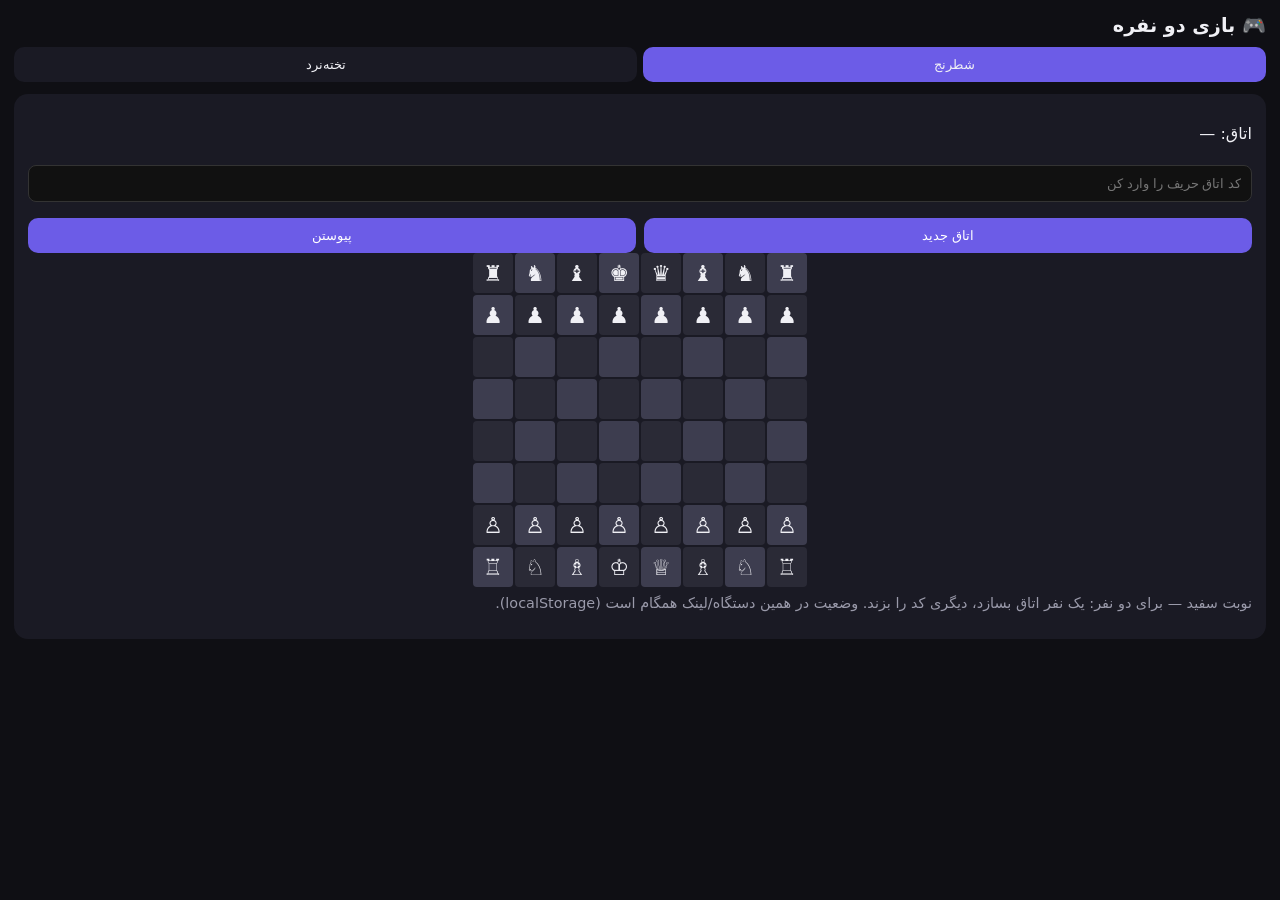
==== webapp/games.html @ 0c20ac44 "Add files via upload" ====
<!DOCTYPE html>
<html lang="fa" dir="rtl">
<head>
<meta charset="UTF-8"/>
<meta name="viewport" content="width=device-width,initial-scale=1"/>
<title>بازی دو نفره</title>
<script src="https://telegram.org/js/telegram-web-app.js"></script>
<style>
:root{--bg:#0f0f14;--card:#1a1a24;--acc:#6c5ce7;--txt:#f0f0f5}
*{box-sizing:border-box}
body{margin:0;font-family:system-ui;background:var(--bg);color:var(--txt);padding:14px}
h2{margin:0 0 10px;font-size:1.2rem}
.tabs{display:flex;gap:6px;margin-bottom:12px}
.tabs button{flex:1;padding:10px;border:0;border-radius:10px;background:var(--card);color:var(--txt)}
.tabs button.on{background:var(--acc)}
.card{background:var(--card);border-radius:14px;padding:14px;margin-bottom:12px}
.board{display:grid;grid-template-columns:repeat(8,min(11vw,40px));gap:2px;justify-content:center}
.cell{aspect-ratio:1;display:flex;align-items:center;justify-content:center;background:#2a2a36;font-size:clamp(14px,4vw,22px);cursor:pointer;border-radius:4px}
.cell.l{background:#3d3d4f}
.cell.sel{outline:2px solid var(--acc)}
.row{display:flex;gap:8px;flex-wrap:wrap;margin-top:10px}
.row button{flex:1;min-width:80px;padding:10px;border:0;border-radius:10px;background:var(--acc);color:#fff}
.dice{font-size:2.2rem;letter-spacing:8px}
.msg{color:#9a9aaa;font-size:.9rem;margin-top:8px}
input{width:100%;padding:10px;border-radius:8px;border:1px solid #333;background:#111;color:#fff;margin:6px 0}
</style>
</head>
<body>
<h2>🎮 بازی دو نفره</h2>
<div class="tabs">
  <button class="on" id="tChess" onclick="tab('chess')">شطرنج</button>
  <button id="tNard" onclick="tab('nard')">تخته‌نرد</button>
</div>

<div id="chess" class="card">
  <p>اتاق: <span id="roomCode">—</span></p>
  <input id="joinCode" placeholder="کد اتاق حریف را وارد کن"/>
  <div class="row">
    <button onclick="newRoom()">اتاق جدید</button>
    <button onclick="joinRoom()">پیوستن</button>
  </div>
  <div class="board" id="chessBoard"></div>
  <p class="msg" id="chessMsg">نوبت سفید — برای دو نفر: یک نفر اتاق بسازد، دیگری کد را بزند. وضعیت در همین دستگاه/لینک همگام است (localStorage).</p>
</div>

<div id="nard" class="card" style="display:none">
  <p>تاس تخته‌نرد (نوبتی)</p>
  <div class="dice" id="dice">🎲 🎲</div>
  <div class="row">
    <button onclick="roll(1)">تاس بازیکن ۱</button>
    <button onclick="roll(2)">تاس بازیکن ۲</button>
  </div>
  <p class="msg" id="nardMsg">هر کس تاس خودش را بزند. امتیاز بالاتر در ۳ پرتاب برنده است.</p>
  <p id="scores">P1: 0 | P2: 0</p>
</div>

<script>
const tg = window.Telegram?.WebApp; tg?.ready(); tg?.expand();
const key = (c)=>'kabulid_game_'+c;
let room = localStorage.getItem('kabulid_myroom') || null;
let selected = null;
const startPieces = ()=>{
  const p=Array(64).fill('');
  const back=['♜','♞','♝','♛','♚','♝','♞','♜'];
  for(let i=0;i<8;i++){p[i]=back[i];p[8+i]='♟';p[48+i]='♙';p[56+i]=['♖','♘','♗','♕','♔','♗','♘','♖'][i];}
  return p;
};

function tab(n){
  document.getElementById('chess').style.display=n==='chess'?'block':'none';
  document.getElementById('nard').style.display=n==='nard'?'block':'none';
  document.getElementById('tChess').className=n==='chess'?'on':'';
  document.getElementById('tNard').className=n==='nard'?'on':'';
}

function save(state){ if(!room) return; localStorage.setItem(key(room), JSON.stringify(state)); }
function load(){ if(!room) return null; try{return JSON.parse(localStorage.getItem(key(room)));}catch(e){return null} }

function newRoom(){
  room = Math.random().toString(36).slice(2,8).toUpperCase();
  localStorage.setItem('kabulid_myroom', room);
  document.getElementById('roomCode').textContent = room;
  const st = {pieces:startPieces(), turn:'w', log:[]};
  save(st); renderChess(st);
  document.getElementById('chessMsg').textContent='کد را به حریف بده: '+room;
}

function joinRoom(){
  const c = document.getElementById('joinCode').value.trim().toUpperCase();
  if(!c) return;
  room = c; localStorage.setItem('kabulid_myroom', room);
  document.getElementById('roomCode').textContent = room;
  let st = load() || {pieces:startPieces(), turn:'w', log:[]};
  save(st); renderChess(st);
  document.getElementById('chessMsg').textContent='وصل شدی به اتاق '+room;
}

function renderChess(st){
  const board=document.getElementById('chessBoard'); board.innerHTML='';
  st.pieces.forEach((pc,i)=>{
    const d=document.createElement('div');
    const light=((i%8)+(Math.floor(i/8)%2))%2===0;
    d.className='cell'+(light?' l':'')+(selected===i?' sel':'');
    d.textContent=pc;
    d.onclick=()=>clickCell(i);
    board.appendChild(d);
  });
}

function clickCell(i){
  let st = load(); if(!st) return;
  if(selected===null){ if(!st.pieces[i]) return; selected=i; renderChess(st); return; }
  if(selected===i){ selected=null; renderChess(st); return; }
  // move
  st.pieces[i]=st.pieces[selected]; st.pieces[selected]=''; selected=null;
  st.turn = st.turn==='w'?'b':'w';
  save(st); renderChess(st);
  document.getElementById('chessMsg').textContent='نوبت: '+(st.turn==='w'?'سفید':'سیاه');
}

// poll sync every 1.5s for second player same browser profile / shared storage
setInterval(()=>{
  if(!room) return;
  const st=load(); if(st) renderChess(st);
},1500);

let scores=[0,0], rolls=[0,0];
function roll(p){
  if(rolls[p-1]>=3){ document.getElementById('nardMsg').textContent='بازیکن '+p+' هر ۳ تاس را زده'; return; }
  const a=1+Math.floor(Math.random()*6), b=1+Math.floor(Math.random()*6);
  scores[p-1]+=a+b; rolls[p-1]++;
  document.getElementById('dice').textContent=`🎲 ${a}  ${b}`;
  document.getElementById('scores').textContent=`P1: ${scores[0]} (${rolls[0]}/3) | P2: ${scores[1]} (${rolls[1]}/3)`;
  if(rolls[0]>=3 && rolls[1]>=3){
    const w = scores[0]===scores[1]?'مساوی':(scores[0]>scores[1]?'بازیکن ۱':'بازیکن ۲');
    document.getElementById('nardMsg').textContent='نتیجه: '+w;
  }
}

if(room){ document.getElementById('roomCode').textContent=room; const st=load(); if(st) renderChess(st); }
else renderChess({pieces:startPieces(),turn:'w'});
</script>
</body>
</html>
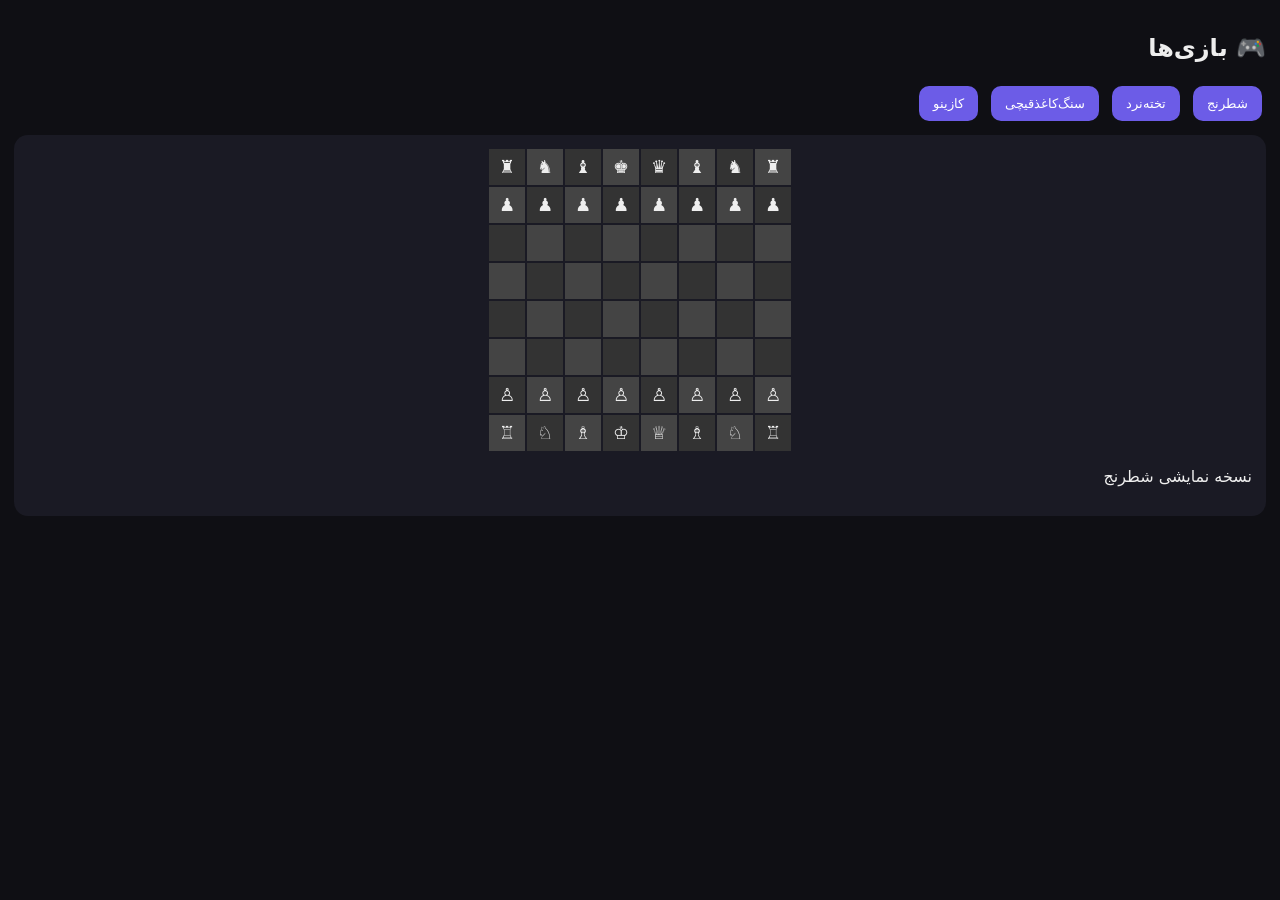
==== commit 684f2b15: "Add files via upload" ====
--- a/webapp/games.html
+++ b/webapp/games.html
@@ -1,144 +1,56 @@
 <!DOCTYPE html>
 <html lang="fa" dir="rtl">
 <head>
-<meta charset="UTF-8"/>
-<meta name="viewport" content="width=device-width,initial-scale=1"/>
-<title>بازی دو نفره</title>
+<meta charset="UTF-8"/><meta name="viewport" content="width=device-width,initial-scale=1"/>
+<title>بازی‌ها</title>
 <script src="https://telegram.org/js/telegram-web-app.js"></script>
 <style>
-:root{--bg:#0f0f14;--card:#1a1a24;--acc:#6c5ce7;--txt:#f0f0f5}
-*{box-sizing:border-box}
-body{margin:0;font-family:system-ui;background:var(--bg);color:var(--txt);padding:14px}
-h2{margin:0 0 10px;font-size:1.2rem}
-.tabs{display:flex;gap:6px;margin-bottom:12px}
-.tabs button{flex:1;padding:10px;border:0;border-radius:10px;background:var(--card);color:var(--txt)}
-.tabs button.on{background:var(--acc)}
-.card{background:var(--card);border-radius:14px;padding:14px;margin-bottom:12px}
-.board{display:grid;grid-template-columns:repeat(8,min(11vw,40px));gap:2px;justify-content:center}
-.cell{aspect-ratio:1;display:flex;align-items:center;justify-content:center;background:#2a2a36;font-size:clamp(14px,4vw,22px);cursor:pointer;border-radius:4px}
-.cell.l{background:#3d3d4f}
-.cell.sel{outline:2px solid var(--acc)}
-.row{display:flex;gap:8px;flex-wrap:wrap;margin-top:10px}
-.row button{flex:1;min-width:80px;padding:10px;border:0;border-radius:10px;background:var(--acc);color:#fff}
-.dice{font-size:2.2rem;letter-spacing:8px}
-.msg{color:#9a9aaa;font-size:.9rem;margin-top:8px}
-input{width:100%;padding:10px;border-radius:8px;border:1px solid #333;background:#111;color:#fff;margin:6px 0}
+body{font-family:system-ui;background:#0f0f14;color:#eee;padding:14px;margin:0}
+button{padding:10px 14px;margin:4px;border:0;border-radius:10px;background:#6c5ce7;color:#fff}
+.card{background:#1a1a24;border-radius:14px;padding:14px;margin:10px 0}
+.board{display:grid;grid-template-columns:repeat(8,min(11vw,36px));gap:2px;justify-content:center}
+.cell{aspect-ratio:1;display:flex;align-items:center;justify-content:center;background:#333;font-size:18px}
+.cell.l{background:#444}
 </style>
 </head>
 <body>
-<h2>🎮 بازی دو نفره</h2>
-<div class="tabs">
-  <button class="on" id="tChess" onclick="tab('chess')">شطرنج</button>
-  <button id="tNard" onclick="tab('nard')">تخته‌نرد</button>
-</div>
-
-<div id="chess" class="card">
-  <p>اتاق: <span id="roomCode">—</span></p>
-  <input id="joinCode" placeholder="کد اتاق حریف را وارد کن"/>
-  <div class="row">
-    <button onclick="newRoom()">اتاق جدید</button>
-    <button onclick="joinRoom()">پیوستن</button>
-  </div>
-  <div class="board" id="chessBoard"></div>
-  <p class="msg" id="chessMsg">نوبت سفید — برای دو نفر: یک نفر اتاق بسازد، دیگری کد را بزند. وضعیت در همین دستگاه/لینک همگام است (localStorage).</p>
-</div>
-
-<div id="nard" class="card" style="display:none">
-  <p>تاس تخته‌نرد (نوبتی)</p>
-  <div class="dice" id="dice">🎲 🎲</div>
-  <div class="row">
-    <button onclick="roll(1)">تاس بازیکن ۱</button>
-    <button onclick="roll(2)">تاس بازیکن ۲</button>
-  </div>
-  <p class="msg" id="nardMsg">هر کس تاس خودش را بزند. امتیاز بالاتر در ۳ پرتاب برنده است.</p>
-  <p id="scores">P1: 0 | P2: 0</p>
-</div>
-
+<h2>🎮 بازی‌ها</h2>
+<button onclick="show('chess')">شطرنج</button>
+<button onclick="show('nard')">تخته‌نرد</button>
+<button onclick="show('rps')">سنگ‌کاغذ‌قیچی</button>
+<button onclick="show('casino')">کازینو</button>
+<div id="area" class="card"></div>
 <script>
-const tg = window.Telegram?.WebApp; tg?.ready(); tg?.expand();
-const key = (c)=>'kabulid_game_'+c;
-let room = localStorage.getItem('kabulid_myroom') || null;
-let selected = null;
-const startPieces = ()=>{
-  const p=Array(64).fill('');
-  const back=['♜','♞','♝','♛','♚','♝','♞','♜'];
-  for(let i=0;i<8;i++){p[i]=back[i];p[8+i]='♟';p[48+i]='♙';p[56+i]=['♖','♘','♗','♕','♔','♗','♘','♖'][i];}
-  return p;
-};
-
-function tab(n){
-  document.getElementById('chess').style.display=n==='chess'?'block':'none';
-  document.getElementById('nard').style.display=n==='nard'?'block':'none';
-  document.getElementById('tChess').className=n==='chess'?'on':'';
-  document.getElementById('tNard').className=n==='nard'?'on':'';
-}
-
-function save(state){ if(!room) return; localStorage.setItem(key(room), JSON.stringify(state)); }
-function load(){ if(!room) return null; try{return JSON.parse(localStorage.getItem(key(room)));}catch(e){return null} }
-
-function newRoom(){
-  room = Math.random().toString(36).slice(2,8).toUpperCase();
-  localStorage.setItem('kabulid_myroom', room);
-  document.getElementById('roomCode').textContent = room;
-  const st = {pieces:startPieces(), turn:'w', log:[]};
-  save(st); renderChess(st);
-  document.getElementById('chessMsg').textContent='کد را به حریف بده: '+room;
-}
-
-function joinRoom(){
-  const c = document.getElementById('joinCode').value.trim().toUpperCase();
-  if(!c) return;
-  room = c; localStorage.setItem('kabulid_myroom', room);
-  document.getElementById('roomCode').textContent = room;
-  let st = load() || {pieces:startPieces(), turn:'w', log:[]};
-  save(st); renderChess(st);
-  document.getElementById('chessMsg').textContent='وصل شدی به اتاق '+room;
-}
-
-function renderChess(st){
-  const board=document.getElementById('chessBoard'); board.innerHTML='';
-  st.pieces.forEach((pc,i)=>{
-    const d=document.createElement('div');
-    const light=((i%8)+(Math.floor(i/8)%2))%2===0;
-    d.className='cell'+(light?' l':'')+(selected===i?' sel':'');
-    d.textContent=pc;
-    d.onclick=()=>clickCell(i);
-    board.appendChild(d);
-  });
-}
-
-function clickCell(i){
-  let st = load(); if(!st) return;
-  if(selected===null){ if(!st.pieces[i]) return; selected=i; renderChess(st); return; }
-  if(selected===i){ selected=null; renderChess(st); return; }
-  // move
-  st.pieces[i]=st.pieces[selected]; st.pieces[selected]=''; selected=null;
-  st.turn = st.turn==='w'?'b':'w';
-  save(st); renderChess(st);
-  document.getElementById('chessMsg').textContent='نوبت: '+(st.turn==='w'?'سفید':'سیاه');
-}
-
-// poll sync every 1.5s for second player same browser profile / shared storage
-setInterval(()=>{
-  if(!room) return;
-  const st=load(); if(st) renderChess(st);
-},1500);
-
-let scores=[0,0], rolls=[0,0];
-function roll(p){
-  if(rolls[p-1]>=3){ document.getElementById('nardMsg').textContent='بازیکن '+p+' هر ۳ تاس را زده'; return; }
-  const a=1+Math.floor(Math.random()*6), b=1+Math.floor(Math.random()*6);
-  scores[p-1]+=a+b; rolls[p-1]++;
-  document.getElementById('dice').textContent=`🎲 ${a}  ${b}`;
-  document.getElementById('scores').textContent=`P1: ${scores[0]} (${rolls[0]}/3) | P2: ${scores[1]} (${rolls[1]}/3)`;
-  if(rolls[0]>=3 && rolls[1]>=3){
-    const w = scores[0]===scores[1]?'مساوی':(scores[0]>scores[1]?'بازیکن ۱':'بازیکن ۲');
-    document.getElementById('nardMsg').textContent='نتیجه: '+w;
+const tg=window.Telegram?.WebApp;tg?.ready();tg?.expand();
+function show(n){
+  const a=document.getElementById('area');
+  if(n==='chess'){
+    const pcs=['♜','♞','♝','♛','♚','♝','♞','♜','♟','♟','♟','♟','♟','♟','♟','♟',...Array(32).fill(''),'♙','♙','♙','♙','♙','♙','♙','♙','♖','♘','♗','♕','♔','♗','♘','♖'];
+    let h='<div class="board">';
+    for(let i=0;i<64;i++) h+=`<div class="cell${((i%8)+(i/8|0))%2?'':' l'}">${pcs[i]||''}</div>`;
+    a.innerHTML=h+'</div><p>نسخه نمایشی شطرنج</p>';
+  } else if(n==='nard'){
+    const d1=1+Math.floor(Math.random()*6),d2=1+Math.floor(Math.random()*6);
+    a.innerHTML=`<p style="font-size:2rem">🎲 ${d1} — ${d2}</p>`;
+  } else if(n==='rps'){
+    a.innerHTML='<p>انتخاب کن:</p><button onclick="rps(\'سنگ\')">✊</button><button onclick="rps(\'کاغذ\')">✋</button><button onclick="rps(\'قیچی\')">✌</button><p id="rpsOut"></p>';
+  } else {
+    a.innerHTML='<p>کازینو — شانس:</p><button onclick="casino()">🎰 بچرخان</button><p id="casOut"></p>';
   }
 }
-
-if(room){ document.getElementById('roomCode').textContent=room; const st=load(); if(st) renderChess(st); }
-else renderChess({pieces:startPieces(),turn:'w'});
+function rps(u){
+  const opts=['سنگ','کاغذ','قیچی']; const b=opts[Math.floor(Math.random()*3)];
+  let r='مساوی';
+  if(u===b)r='مساوی';
+  else if((u==='سنگ'&&b==='قیچی')||(u==='کاغذ'&&b==='سنگ')||(u==='قیچی'&&b==='کاغذ'))r='برد!';
+  else r='باخت';
+  document.getElementById('rpsOut').textContent=`تو: ${u} | ربات: ${b} → ${r}`;
+}
+function casino(){
+  const x=Math.floor(Math.random()*100);
+  document.getElementById('casOut').textContent=x>95?'💎 جکپات!':x>70?'🪙 برد کوچک':x>40?'تقریباً':'💀 باخت';
+}
+show('chess');
 </script>
 </body>
 </html>
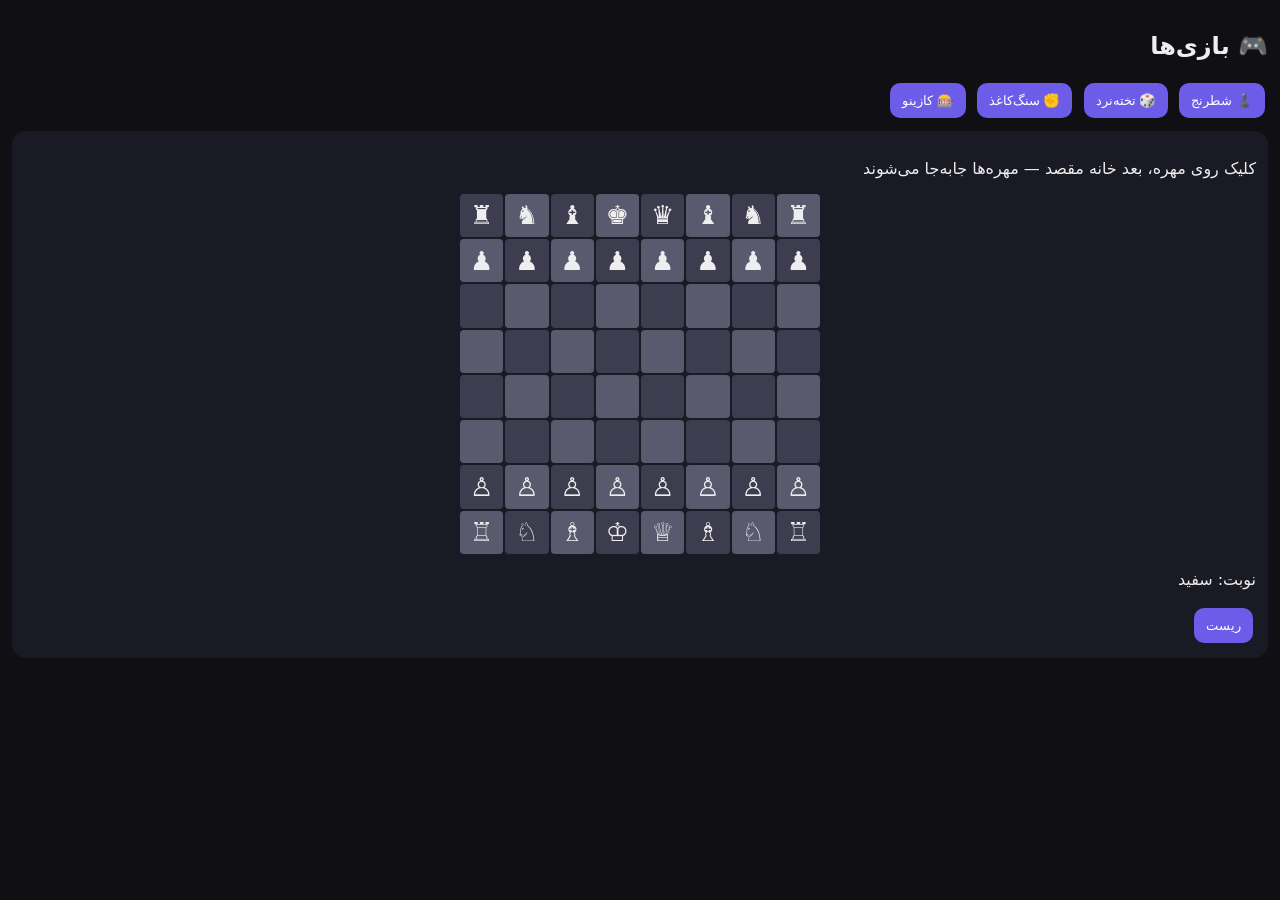
==== commit 3e049fef: "Add files via upload" ====
--- a/webapp/games.html
+++ b/webapp/games.html
@@ -5,51 +5,99 @@
 <title>بازی‌ها</title>
 <script src="https://telegram.org/js/telegram-web-app.js"></script>
 <style>
-body{font-family:system-ui;background:#0f0f14;color:#eee;padding:14px;margin:0}
-button{padding:10px 14px;margin:4px;border:0;border-radius:10px;background:#6c5ce7;color:#fff}
-.card{background:#1a1a24;border-radius:14px;padding:14px;margin:10px 0}
-.board{display:grid;grid-template-columns:repeat(8,min(11vw,36px));gap:2px;justify-content:center}
-.cell{aspect-ratio:1;display:flex;align-items:center;justify-content:center;background:#333;font-size:18px}
-.cell.l{background:#444}
+body{font-family:system-ui;background:#0f0f14;color:#eee;padding:12px;margin:0}
+button{padding:10px 12px;margin:3px;border:0;border-radius:10px;background:#6c5ce7;color:#fff}
+.card{background:#1a1a24;border-radius:14px;padding:12px;margin:10px 0}
+.board{display:grid;grid-template-columns:repeat(8,minmax(28px,11vw));gap:2px;justify-content:center;max-width:360px;margin:auto}
+.cell{aspect-ratio:1;display:flex;align-items:center;justify-content:center;background:#3d3d4f;font-size:clamp(16px,4.5vw,26px);cursor:pointer;border-radius:4px;user-select:none}
+.cell.l{background:#5a5a6e}
+.cell.sel{outline:2px solid #ffeaa7}
+.cell.hl{background:#6c5ce788}
+.nard{display:flex;gap:8px;flex-wrap:wrap;justify-content:center}
+.pip{width:40px;height:40px;border-radius:8px;background:#2d3436;display:flex;align-items:center;justify-content:center}
 </style>
 </head>
 <body>
 <h2>🎮 بازی‌ها</h2>
-<button onclick="show('chess')">شطرنج</button>
-<button onclick="show('nard')">تخته‌نرد</button>
-<button onclick="show('rps')">سنگ‌کاغذ‌قیچی</button>
-<button onclick="show('casino')">کازینو</button>
+<button onclick="show('chess')">♟️ شطرنج</button>
+<button onclick="show('nard')">🎲 تخته‌نرد</button>
+<button onclick="show('rps')">✊ سنگ‌کاغذ</button>
+<button onclick="show('casino')">🎰 کازینو</button>
 <div id="area" class="card"></div>
 <script>
 const tg=window.Telegram?.WebApp;tg?.ready();tg?.expand();
+const startPcs=()=>{
+  const p=Array(64).fill('');
+  const b=['♜','♞','♝','♛','♚','♝','♞','♜'];
+  for(let i=0;i<8;i++){p[i]=b[i];p[8+i]='♟';p[48+i]='♙';p[56+i]=['♖','♘','♗','♕','♔','♗','♘','♖'][i];}
+  return p;
+};
+let pcs=startPcs(), sel=null, turn='w';
 function show(n){
   const a=document.getElementById('area');
   if(n==='chess'){
-    const pcs=['♜','♞','♝','♛','♚','♝','♞','♜','♟','♟','♟','♟','♟','♟','♟','♟',...Array(32).fill(''),'♙','♙','♙','♙','♙','♙','♙','♙','♖','♘','♗','♕','♔','♗','♘','♖'];
-    let h='<div class="board">';
-    for(let i=0;i<64;i++) h+=`<div class="cell${((i%8)+(i/8|0))%2?'':' l'}">${pcs[i]||''}</div>`;
-    a.innerHTML=h+'</div><p>نسخه نمایشی شطرنج</p>';
+    a.innerHTML='<p>کلیک روی مهره، بعد خانه مقصد — مهره‌ها جابه‌جا می‌شوند</p><div class="board" id="cb"></div><p id="cm">نوبت: سفید</p><button onclick="pcs=startPcs();sel=null;turn=\'w\';draw()">ریست</button>';
+    draw();
   } else if(n==='nard'){
-    const d1=1+Math.floor(Math.random()*6),d2=1+Math.floor(Math.random()*6);
-    a.innerHTML=`<p style="font-size:2rem">🎲 ${d1} — ${d2}</p>`;
+    a.innerHTML=`<p>تخته‌نرد ساده — تاس بزن و امتیاز جمع کن (۳ دور)</p>
+      <div class="nard"><div class="pip" id="d1">?</div><div class="pip" id="d2">?</div></div>
+      <p id="ns">P1:0 | P2:0 | دور:0</p>
+      <button onclick="nardRoll(1)">تاس بازیکن ۱</button>
+      <button onclick="nardRoll(2)">تاس بازیکن ۲</button>`;
+    window._ns={s:[0,0],r:[0,0]};
   } else if(n==='rps'){
-    a.innerHTML='<p>انتخاب کن:</p><button onclick="rps(\'سنگ\')">✊</button><button onclick="rps(\'کاغذ\')">✋</button><button onclick="rps(\'قیچی\')">✌</button><p id="rpsOut"></p>';
+    a.innerHTML='<button onclick="rps(\'سنگ\')">✊</button><button onclick="rps(\'کاغذ\')">✋</button><button onclick="rps(\'قیچی\')">✌</button><p id="ro"></p>';
   } else {
-    a.innerHTML='<p>کازینو — شانس:</p><button onclick="casino()">🎰 بچرخان</button><p id="casOut"></p>';
+    a.innerHTML='<button onclick="cas()">🎰 بچرخان</button><p id="co"></p>';
   }
 }
-function rps(u){
-  const opts=['سنگ','کاغذ','قیچی']; const b=opts[Math.floor(Math.random()*3)];
+function draw(){
+  const b=document.getElementById('cb'); if(!b)return; b.innerHTML='';
+  pcs.forEach((pc,i)=>{
+    const d=document.createElement('div');
+    const light=((i%8)+(i/8|0))%2===0;
+    d.className='cell'+(light?' l':'')+(sel===i?' sel':'');
+    d.textContent=pc;
+    d.onclick=()=>click(i);
+    b.appendChild(d);
+  });
+  document.getElementById('cm').textContent='نوبت: '+(turn==='w'?'سفید':'سیاه');
+}
+function isWhite(pc){return '♙♖♘♗♕♔'.includes(pc)}
+function isBlack(pc){return '♟♜♞♝♛♚'.includes(pc)}
+function click(i){
+  if(sel===null){
+    if(!pcs[i])return;
+    if(turn==='w'&&!isWhite(pcs[i]))return;
+    if(turn==='b'&&!isBlack(pcs[i]))return;
+    sel=i; draw(); return;
+  }
+  if(sel===i){sel=null;draw();return;}
+  // move
+  const me=pcs[sel];
+  if(turn==='w'&&isWhite(pcs[i])){sel=i;draw();return;}
+  if(turn==='b'&&isBlack(pcs[i])){sel=i;draw();return;}
+  pcs[i]=me; pcs[sel]=''; sel=null; turn=turn==='w'?'b':'w'; draw();
+}
+function nardRoll(p){
+  const st=window._ns; if(st.r[p-1]>=3)return;
+  const a=1+Math.floor(Math.random()*6),b=1+Math.floor(Math.random()*6);
+  document.getElementById('d1').textContent=a;
+  document.getElementById('d2').textContent=b;
+  st.s[p-1]+=a+b; st.r[p-1]++;
+  document.getElementById('ns').textContent=`P1:${st.s[0]} (${st.r[0]}/3) | P2:${st.s[1]} (${st.r[1]}/3)`;
+  if(st.r[0]>=3&&st.r[1]>=3){
+    const w=st.s[0]===st.s[1]?'مساوی':(st.s[0]>st.s[1]?'بازیکن ۱':'بازیکن ۲');
+    document.getElementById('ns').textContent+=' → '+w;
+  }
+}
+function rps(u){const o=['سنگ','کاغذ','قیچی'][Math.floor(Math.random()*3)];
   let r='مساوی';
-  if(u===b)r='مساوی';
-  else if((u==='سنگ'&&b==='قیچی')||(u==='کاغذ'&&b==='سنگ')||(u==='قیچی'&&b==='کاغذ'))r='برد!';
-  else r='باخت';
-  document.getElementById('rpsOut').textContent=`تو: ${u} | ربات: ${b} → ${r}`;
+  if((u==='سنگ'&&o==='قیچی')||(u==='کاغذ'&&o==='سنگ')||(u==='قیچی'&&o==='کاغذ'))r='برد';
+  else if(u!==o)r='باخت';
+  document.getElementById('ro').textContent=`تو:${u} ربات:${o} → ${r}`;
 }
-function casino(){
-  const x=Math.floor(Math.random()*100);
-  document.getElementById('casOut').textContent=x>95?'💎 جکپات!':x>70?'🪙 برد کوچک':x>40?'تقریباً':'💀 باخت';
-}
+function cas(){const x=Math.floor(Math.random()*100);document.getElementById('co').textContent=x>95?'جکپات':x>70?'برد':x>40?'نزدیک':'باخت';}
 show('chess');
 </script>
 </body>
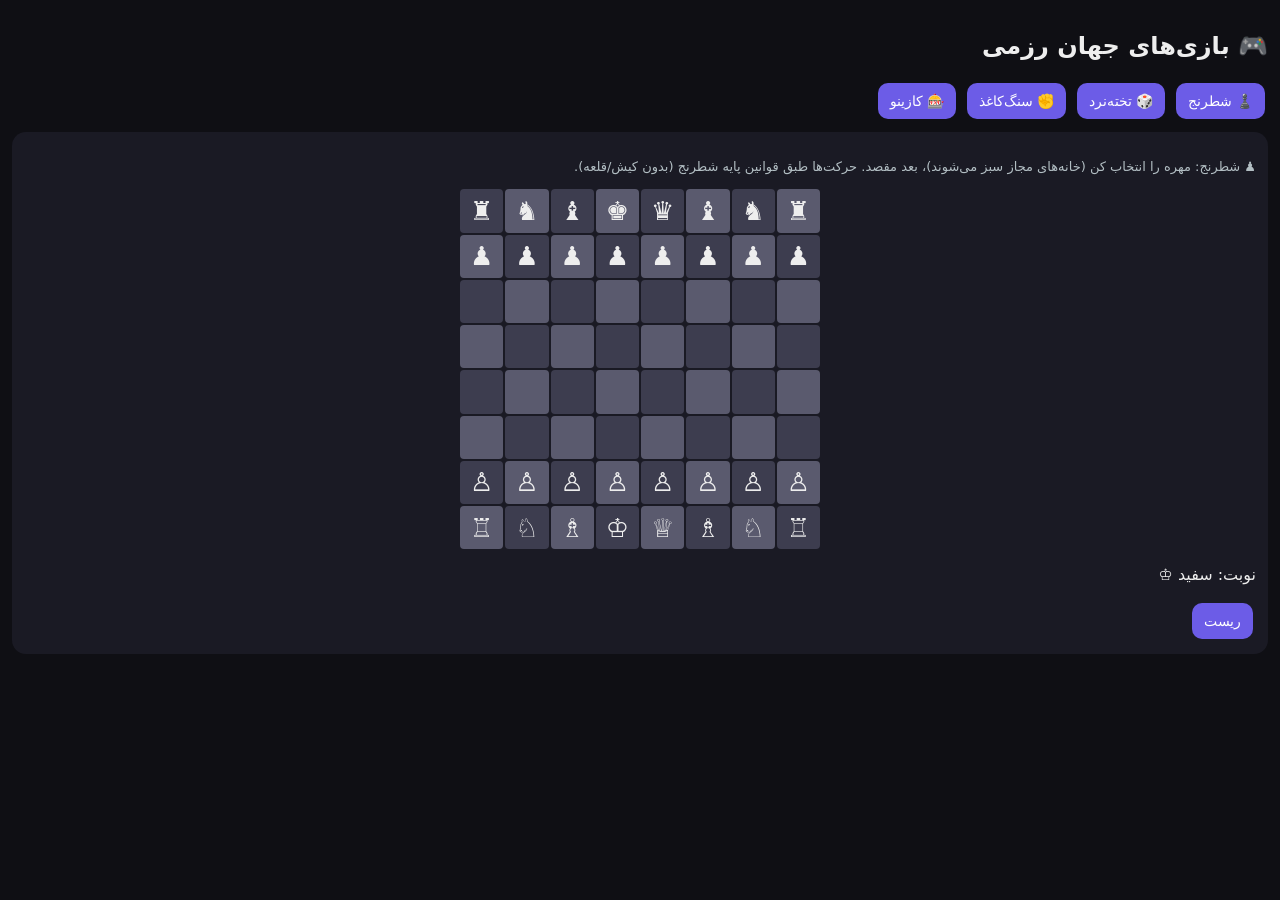
==== commit a9ec2aeb: "Add files via upload" ====
--- a/webapp/games.html
+++ b/webapp/games.html
@@ -2,23 +2,30 @@
 <html lang="fa" dir="rtl">
 <head>
 <meta charset="UTF-8"/><meta name="viewport" content="width=device-width,initial-scale=1"/>
-<title>بازی‌ها</title>
+<title>بازی‌ها — جهان رزمی</title>
 <script src="https://telegram.org/js/telegram-web-app.js"></script>
 <style>
 body{font-family:system-ui;background:#0f0f14;color:#eee;padding:12px;margin:0}
-button{padding:10px 12px;margin:3px;border:0;border-radius:10px;background:#6c5ce7;color:#fff}
+button{padding:10px 12px;margin:3px;border:0;border-radius:10px;background:#6c5ce7;color:#fff;font-size:14px}
 .card{background:#1a1a24;border-radius:14px;padding:12px;margin:10px 0}
 .board{display:grid;grid-template-columns:repeat(8,minmax(28px,11vw));gap:2px;justify-content:center;max-width:360px;margin:auto}
 .cell{aspect-ratio:1;display:flex;align-items:center;justify-content:center;background:#3d3d4f;font-size:clamp(16px,4.5vw,26px);cursor:pointer;border-radius:4px;user-select:none}
 .cell.l{background:#5a5a6e}
 .cell.sel{outline:2px solid #ffeaa7}
 .cell.hl{background:#6c5ce788}
-.nard{display:flex;gap:8px;flex-wrap:wrap;justify-content:center}
-.pip{width:40px;height:40px;border-radius:8px;background:#2d3436;display:flex;align-items:center;justify-content:center}
+.cell.legal{box-shadow:inset 0 0 0 2px #55efc4}
+.nard-board{display:grid;grid-template-columns:repeat(6,1fr);gap:4px;max-width:340px;margin:10px auto}
+.point{min-height:70px;background:#2d3436;border-radius:8px;padding:4px;display:flex;flex-direction:column;align-items:center;justify-content:flex-end;font-size:12px}
+.point.top{justify-content:flex-start}
+.checker{width:22px;height:22px;border-radius:50%;margin:1px;display:flex;align-items:center;justify-content:center;font-size:11px;font-weight:bold}
+.checker.w{background:#dfe6e9;color:#2d3436}
+.checker.b{background:#2d3436;color:#dfe6e9;border:1px solid #636e72}
+.pip{width:44px;height:44px;border-radius:10px;background:#2d3436;display:inline-flex;align-items:center;justify-content:center;font-size:20px;margin:4px}
+.hint{color:#b2bec3;font-size:13px;line-height:1.5}
 </style>
 </head>
 <body>
-<h2>🎮 بازی‌ها</h2>
+<h2>🎮 بازی‌های جهان رزمی</h2>
 <button onclick="show('chess')">♟️ شطرنج</button>
 <button onclick="show('nard')">🎲 تخته‌نرد</button>
 <button onclick="show('rps')">✊ سنگ‌کاغذ</button>
@@ -26,78 +33,224 @@
 <div id="area" class="card"></div>
 <script>
 const tg=window.Telegram?.WebApp;tg?.ready();tg?.expand();
+
+// ========== شطرنج ==========
+const W='♙♖♘♗♕♔', B='♟♜♞♝♛♚';
 const startPcs=()=>{
   const p=Array(64).fill('');
-  const b=['♜','♞','♝','♛','♚','♝','♞','♜'];
-  for(let i=0;i<8;i++){p[i]=b[i];p[8+i]='♟';p[48+i]='♙';p[56+i]=['♖','♘','♗','♕','♔','♗','♘','♖'][i];}
+  const backB=['♜','♞','♝','♛','♚','♝','♞','♜'];
+  const backW=['♖','♘','♗','♕','♔','♗','♘','♖'];
+  for(let i=0;i<8;i++){p[i]=backB[i];p[8+i]='♟';p[48+i]='♙';p[56+i]=backW[i];}
   return p;
 };
-let pcs=startPcs(), sel=null, turn='w';
-function show(n){
-  const a=document.getElementById('area');
-  if(n==='chess'){
-    a.innerHTML='<p>کلیک روی مهره، بعد خانه مقصد — مهره‌ها جابه‌جا می‌شوند</p><div class="board" id="cb"></div><p id="cm">نوبت: سفید</p><button onclick="pcs=startPcs();sel=null;turn=\'w\';draw()">ریست</button>';
-    draw();
-  } else if(n==='nard'){
-    a.innerHTML=`<p>تخته‌نرد ساده — تاس بزن و امتیاز جمع کن (۳ دور)</p>
-      <div class="nard"><div class="pip" id="d1">?</div><div class="pip" id="d2">?</div></div>
-      <p id="ns">P1:0 | P2:0 | دور:0</p>
-      <button onclick="nardRoll(1)">تاس بازیکن ۱</button>
-      <button onclick="nardRoll(2)">تاس بازیکن ۲</button>`;
-    window._ns={s:[0,0],r:[0,0]};
-  } else if(n==='rps'){
-    a.innerHTML='<button onclick="rps(\'سنگ\')">✊</button><button onclick="rps(\'کاغذ\')">✋</button><button onclick="rps(\'قیچی\')">✌</button><p id="ro"></p>';
-  } else {
-    a.innerHTML='<button onclick="cas()">🎰 بچرخان</button><p id="co"></p>';
-  }
-}
+let pcs=startPcs(), sel=null, turn='w', legal=new Set();
+
+function isWhite(pc){return W.includes(pc)}
+function isBlack(pc){return B.includes(pc)}
+function isEnemy(pc, meWhite){return meWhite?isBlack(pc):isWhite(pc)}
+function isFriend(pc, meWhite){return meWhite?isWhite(pc):isBlack(pc)}
+function xy(i){return [i%8, i>>3]}
+function idx(x,y){return y*8+x}
+function onBoard(x,y){return x>=0&&x<8&&y>=0&&y<8}
+
+function rayMoves(from, dirs, meWhite){
+  const out=[];
+  const [fx,fy]=xy(from);
+  for(const [dx,dy] of dirs){
+    let x=fx+dx, y=fy+dy;
+    while(onBoard(x,y)){
+      const i=idx(x,y);
+      if(!pcs[i]){ out.push(i); }
+      else { if(isEnemy(pcs[i], meWhite)) out.push(i); break; }
+      x+=dx; y+=dy;
+    }
+  }
+  return out;
+}
+
+function legalMoves(from){
+  const pc=pcs[from]; if(!pc) return [];
+  const meW=isWhite(pc);
+  const [x,y]=xy(from);
+  const moves=[];
+  // pawn
+  if(pc==='♙'||pc==='♟'){
+    const dir = pc==='♙' ? -1 : 1;
+    const startRow = pc==='♙' ? 6 : 1;
+    const one=idx(x,y+dir);
+    if(onBoard(x,y+dir) && !pcs[one]) moves.push(one);
+    if(y===startRow && !pcs[one]){
+      const two=idx(x,y+2*dir);
+      if(onBoard(x,y+2*dir) && !pcs[two]) moves.push(two);
+    }
+    for(const dx of [-1,1]){
+      const cx=x+dx, cy=y+dir;
+      if(onBoard(cx,cy)){
+        const i=idx(cx,cy);
+        if(pcs[i] && isEnemy(pcs[i], meW)) moves.push(i);
+      }
+    }
+    return moves;
+  }
+  // knight
+  if(pc==='♘'||pc==='♞'){
+    for(const [dx,dy] of [[1,2],[2,1],[-1,2],[-2,1],[1,-2],[2,-1],[-1,-2],[-2,-1]]){
+      const nx=x+dx, ny=y+dy;
+      if(!onBoard(nx,ny)) continue;
+      const i=idx(nx,ny);
+      if(!pcs[i] || isEnemy(pcs[i], meW)) moves.push(i);
+    }
+    return moves;
+  }
+  // king
+  if(pc==='♔'||pc==='♚'){
+    for(let dx=-1;dx<=1;dx++) for(let dy=-1;dy<=1;dy++){
+      if(!dx&&!dy) continue;
+      const nx=x+dx, ny=y+dy;
+      if(!onBoard(nx,ny)) continue;
+      const i=idx(nx,ny);
+      if(!pcs[i] || isEnemy(pcs[i], meW)) moves.push(i);
+    }
+    return moves;
+  }
+  // rook / bishop / queen
+  const rookDirs=[[1,0],[-1,0],[0,1],[0,-1]];
+  const bishopDirs=[[1,1],[1,-1],[-1,1],[-1,-1]];
+  if(pc==='♖'||pc==='♜') return rayMoves(from, rookDirs, meW);
+  if(pc==='♗'||pc==='♝') return rayMoves(from, bishopDirs, meW);
+  if(pc==='♕'||pc==='♛') return rayMoves(from, rookDirs.concat(bishopDirs), meW);
+  return moves;
+}
+
 function draw(){
   const b=document.getElementById('cb'); if(!b)return; b.innerHTML='';
   pcs.forEach((pc,i)=>{
     const d=document.createElement('div');
     const light=((i%8)+(i/8|0))%2===0;
-    d.className='cell'+(light?' l':'')+(sel===i?' sel':'');
+    let cls='cell'+(light?' l':'');
+    if(sel===i) cls+=' sel';
+    if(legal.has(i)) cls+=' legal';
+    d.className=cls;
     d.textContent=pc;
     d.onclick=()=>click(i);
     b.appendChild(d);
   });
-  document.getElementById('cm').textContent='نوبت: '+(turn==='w'?'سفید':'سیاه');
-}
-function isWhite(pc){return '♙♖♘♗♕♔'.includes(pc)}
-function isBlack(pc){return '♟♜♞♝♛♚'.includes(pc)}
+  const cm=document.getElementById('cm');
+  if(cm) cm.textContent='نوبت: '+(turn==='w'?'سفید ♔':'سیاه ♚');
+}
+
 function click(i){
   if(sel===null){
-    if(!pcs[i])return;
-    if(turn==='w'&&!isWhite(pcs[i]))return;
-    if(turn==='b'&&!isBlack(pcs[i]))return;
-    sel=i; draw(); return;
-  }
-  if(sel===i){sel=null;draw();return;}
-  // move
-  const me=pcs[sel];
-  if(turn==='w'&&isWhite(pcs[i])){sel=i;draw();return;}
-  if(turn==='b'&&isBlack(pcs[i])){sel=i;draw();return;}
-  pcs[i]=me; pcs[sel]=''; sel=null; turn=turn==='w'?'b':'w'; draw();
-}
-function nardRoll(p){
-  const st=window._ns; if(st.r[p-1]>=3)return;
-  const a=1+Math.floor(Math.random()*6),b=1+Math.floor(Math.random()*6);
-  document.getElementById('d1').textContent=a;
-  document.getElementById('d2').textContent=b;
-  st.s[p-1]+=a+b; st.r[p-1]++;
-  document.getElementById('ns').textContent=`P1:${st.s[0]} (${st.r[0]}/3) | P2:${st.s[1]} (${st.r[1]}/3)`;
-  if(st.r[0]>=3&&st.r[1]>=3){
-    const w=st.s[0]===st.s[1]?'مساوی':(st.s[0]>st.s[1]?'بازیکن ۱':'بازیکن ۲');
-    document.getElementById('ns').textContent+=' → '+w;
-  }
-}
-function rps(u){const o=['سنگ','کاغذ','قیچی'][Math.floor(Math.random()*3)];
+    if(!pcs[i]) return;
+    if(turn==='w' && !isWhite(pcs[i])) return;
+    if(turn==='b' && !isBlack(pcs[i])) return;
+    sel=i;
+    legal=new Set(legalMoves(i));
+    draw(); return;
+  }
+  if(sel===i){ sel=null; legal=new Set(); draw(); return; }
+  if(!legal.has(i)){
+    // انتخاب مهره خودی دیگر
+    if(pcs[i] && ((turn==='w'&&isWhite(pcs[i]))||(turn==='b'&&isBlack(pcs[i])))){
+      sel=i; legal=new Set(legalMoves(i)); draw(); return;
+    }
+    return;
+  }
+  // حرکت قانونی
+  pcs[i]=pcs[sel]; pcs[sel]='';
+  // ارتقای ساده سرباز
+  if(pcs[i]==='♙' && (i>>3)===0) pcs[i]='♕';
+  if(pcs[i]==='♟' && (i>>3)===7) pcs[i]='♛';
+  sel=null; legal=new Set();
+  turn = turn==='w' ? 'b' : 'w';
+  draw();
+}
+
+// ========== تخته‌نرد ساده (نقاط + مهره + تاس) ==========
+function initNard(){
+  // 12 point board simplified: points 0-11 top, 12-23 bottom conceptually simplified to 12 slots
+  // state: array of {w:count, b:count} for 12 points
+  const pts = Array.from({length:12}, ()=>({w:0,b:0}));
+  // setup classic-ish simplified
+  pts[0].w=2; pts[5].b=5; pts[7].b=3; pts[11].w=5;
+  pts[0].b=2; pts[5].w=5; pts[7].w=3; pts[11].b=5;
+  return {pts, dice:[0,0], turn:'w', msg:'تاس بزن و مهره را حرکت بده (نسخه ساده)'};
+}
+let nard = null;
+
+function renderNard(){
+  const a=document.getElementById('area');
+  if(!nard) nard=initNard();
+  let html = `<p class="hint">تخته‌نرد ساده جهان رزمی — ۱۲ نقطه، تاس بزن، سپس روی نقطه مبدأ و مقصد کلیک کن. هدف: جمع کردن مهره‌ها به سمت خانه.</p>`;
+  html += `<div class="nard-board" id="nb">`;
+  nard.pts.forEach((p,i)=>{
+    const ch = [];
+    for(let k=0;k<p.w;k++) ch.push('<div class="checker w">W</div>');
+    for(let k=0;k<p.b;k++) ch.push('<div class="checker b">B</div>');
+    html += `<div class="point" data-i="${i}" onclick="nardClick(${i})"><small>${i+1}</small>${ch.join('')}</div>`;
+  });
+  html += `</div>`;
+  html += `<div style="text-align:center;margin:8px 0">
+    <span class="pip" id="d1">${nard.dice[0]||'?'}</span>
+    <span class="pip" id="d2">${nard.dice[1]||'?'}</span>
+  </div>`;
+  html += `<p id="nm">${nard.msg} | نوبت: ${nard.turn==='w'?'سفید':'سیاه'}</p>`;
+  html += `<button onclick="nardRoll()">🎲 تاس</button> <button onclick="nard=initNard();renderNard()">ریست</button>`;
+  a.innerHTML = html;
+}
+let nardSel = null;
+window.nardClick = function(i){
+  if(!nard || !nard.dice[0]){ nard.msg='اول تاس بزن'; renderNard(); return; }
+  if(nardSel===null){
+    const p=nard.pts[i];
+    const mine = nard.turn==='w' ? p.w : p.b;
+    if(mine<=0){ nard.msg='این نقطه مهره تو را ندارد'; renderNard(); return; }
+    nardSel=i; nard.msg=`نقطه ${i+1} انتخاب شد — مقصد را بزن`; renderNard(); return;
+  }
+  if(nardSel===i){ nardSel=null; nard.msg='لغو شد'; renderNard(); return; }
+  // move one checker
+  const from=nard.pts[nardSel], to=nard.pts[i];
+  if(nard.turn==='w'){ if(from.w<=0) return; from.w--; to.w++; }
+  else { if(from.b<=0) return; from.b--; to.b++; }
+  nardSel=null;
+  nard.dice=[0,0];
+  nard.turn = nard.turn==='w'?'b':'w';
+  nard.msg='حرکت انجام شد — تاس بعدی';
+  renderNard();
+};
+window.nardRoll = function(){
+  if(!nard) nard=initNard();
+  nard.dice=[1+Math.floor(Math.random()*6), 1+Math.floor(Math.random()*6)];
+  nard.msg=`تاس: ${nard.dice[0]} و ${nard.dice[1]} — مبدأ را انتخاب کن`;
+  nardSel=null;
+  renderNard();
+};
+
+// ========== UI ==========
+function show(n){
+  const a=document.getElementById('area');
+  if(n==='chess'){
+    a.innerHTML='<p class="hint">♟️ شطرنج: مهره را انتخاب کن (خانه‌های مجاز سبز می‌شوند)، بعد مقصد. حرکت‌ها طبق قوانین پایه شطرنج (بدون کیش/قلعه).</p><div class="board" id="cb"></div><p id="cm">نوبت: سفید</p><button onclick="pcs=startPcs();sel=null;legal=new Set();turn=\'w\';draw()">ریست</button>';
+    pcs=startPcs(); sel=null; legal=new Set(); turn='w'; draw();
+  } else if(n==='nard'){
+    nard=initNard(); nardSel=null; renderNard();
+  } else if(n==='rps'){
+    a.innerHTML='<p class="hint">سنگ‌کاغذ-قیچی</p><button onclick="rps(\'سنگ\')">✊ سنگ</button><button onclick="rps(\'کاغذ\')">✋ کاغذ</button><button onclick="rps(\'قیچی\')">✌ قیچی</button><p id="ro"></p>';
+  } else {
+    a.innerHTML='<p class="hint">کازینوی ساده جهان رزمی</p><button onclick="cas()">🎰 بچرخان</button><p id="co"></p>';
+  }
+}
+function rps(u){
+  const o=['سنگ','کاغذ','قیچی'][Math.floor(Math.random()*3)];
   let r='مساوی';
-  if((u==='سنگ'&&o==='قیچی')||(u==='کاغذ'&&o==='سنگ')||(u==='قیچی'&&o==='کاغذ'))r='برد';
-  else if(u!==o)r='باخت';
-  document.getElementById('ro').textContent=`تو:${u} ربات:${o} → ${r}`;
-}
-function cas(){const x=Math.floor(Math.random()*100);document.getElementById('co').textContent=x>95?'جکپات':x>70?'برد':x>40?'نزدیک':'باخت';}
+  if((u==='سنگ'&&o==='قیچی')||(u==='کاغذ'&&o==='سنگ')||(u==='قیچی'&&o==='کاغذ')) r='برد';
+  else if(u!==o) r='باخت';
+  document.getElementById('ro').textContent=`تو: ${u} | ربات: ${o} → ${r}`;
+}
+function cas(){
+  const x=Math.floor(Math.random()*100);
+  document.getElementById('co').textContent = x>95?'🎊 جکپات!':x>70?'✅ برد':x>40?'نزدیک بود':'❌ باخت';
+}
 show('chess');
 </script>
 </body>
